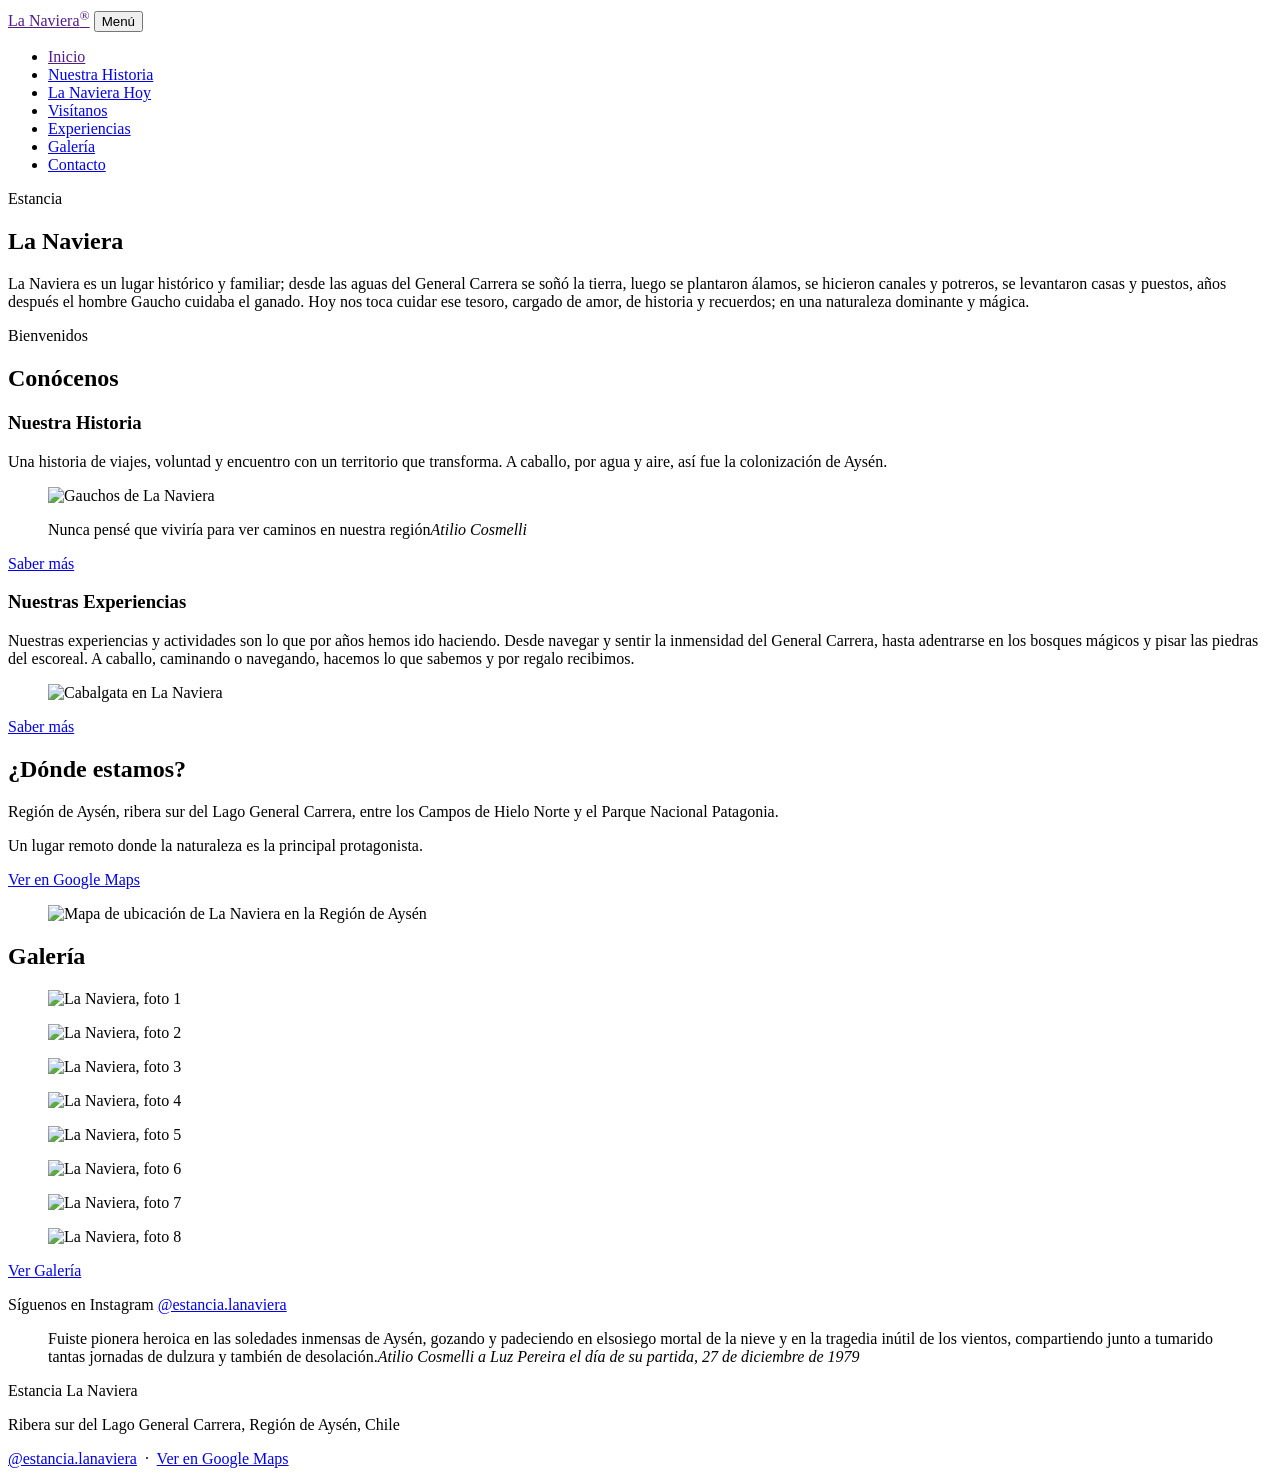
==== index.html @ 9d59e912 "Add files via upload" ====
<!doctype html>
<html lang="es">
<head>
<meta charset="utf-8">
<meta name="viewport" content="width=device-width, initial-scale=1">
<title>La Naviera | Estancia en el Lago General Carrera, Aysén</title>
<meta name="description" content="Estancia familiar e histórica en la ribera sur del Lago General Carrera, Región de Aysén. Cabalgatas, trekking, navegación y estadías a medida.">
<meta property="og:title" content="La Naviera | Estancia en el Lago General Carrera, Aysén">
<meta property="og:description" content="Estancia familiar e histórica en la ribera sur del Lago General Carrera, Región de Aysén. Cabalgatas, trekking, navegación y estadías a medida.">
<meta property="og:type" content="website">
<meta property="og:image" content="https://lanaviera.cl/images/inicio-hero.jpg">
<link rel="preconnect" href="https://fonts.googleapis.com">
<link rel="preconnect" href="https://fonts.gstatic.com" crossorigin>
<link href="https://fonts.googleapis.com/css2?family=Caudex:wght@400;700&family=Fraunces:opsz,wght@9..144,300;9..144,400;9..144,600&display=swap" rel="stylesheet">
<link rel="stylesheet" href="assets/site.css">
</head>
<body class="home">
<header class="site">
  <a class="brand" href="">La Naviera<sup>®</sup></a>
  <button class="menu-btn" aria-expanded="false" aria-controls="nav">Menú</button>
  <nav id="nav" aria-label="Principal"><ul><li><a href="" aria-current="page">Inicio</a></li><li><a href="nuestra-historia/">Nuestra Historia</a></li><li><a href="la-naviera-hoy/">La Naviera Hoy</a></li><li><a href="visitanos/">Visítanos</a></li><li><a href="experiencias/">Experiencias</a></li><li><a href="galeria/">Galería</a></li><li><a href="contacto/">Contacto</a></li></ul></nav>
</header>
<main>

<section class="hero">
  <div class="hero-inner">
    <p class="kicker">Estancia</p>
    <h1>La Naviera</h1>
    <p class="lede">La Naviera es un lugar histórico y familiar; desde las aguas del General Carrera se soñó la tierra, luego se plantaron álamos, se hicieron canales y potreros, se levantaron casas y puestos, años después el hombre Gaucho cuidaba el ganado. Hoy nos toca cuidar ese tesoro, cargado de amor, de historia y recuerdos; en una naturaleza dominante y mágica.</p>
    <p class="welcome">Bienvenidos</p>
  </div>
</section>

<section class="wrap split">
  <h2 class="section-title">Conócenos</h2>
  <article class="card">
    <h3>Nuestra Historia</h3>
    <p>Una historia de viajes, voluntad y encuentro con un territorio que transforma. A caballo, por agua y aire, así fue la colonización de Aysén.</p>
    <figure class="ph "><img src="images/inicio/historia.jpg" alt="Gauchos de La Naviera" loading="lazy"></figure>
    <blockquote class="pull">Nunca pensé que viviría para ver caminos en nuestra región<cite>Atilio Cosmelli</cite></blockquote>
    <a class="btn" href="nuestra-historia/">Saber más</a>
  </article>
  <article class="card">
    <h3>Nuestras Experiencias</h3>
    <p>Nuestras experiencias y actividades son lo que por años hemos ido haciendo. Desde navegar y sentir la inmensidad del General Carrera, hasta adentrarse en los bosques mágicos y pisar las piedras del escoreal. A caballo, caminando o navegando, hacemos lo que sabemos y por regalo recibimos.</p>
    <figure class="ph "><img src="images/cabalgata-8.jpg" alt="Cabalgata en La Naviera" loading="lazy"></figure>
    <a class="btn" href="experiencias/">Saber más</a>
  </article>
</section>

<section class="band">
  <div class="wrap narrow">
    <h2>¿Dónde estamos?</h2>
    <p>Región de Aysén, ribera sur del Lago General Carrera, entre los Campos de Hielo Norte y el Parque Nacional Patagonia.</p>
    <p>Un lugar remoto donde la naturaleza es la principal protagonista.</p>
    <a class="btn light" href="https://www.google.com/maps/place/Estancia+La+Naviera/@-46.8469447,-72.7045841,15z/data=!3m1!4b1!4m6!3m5!1s0xae4b30122d4ef925:0x370ae4fd4bd5f551!8m2!3d-46.8469448!4d-72.7045841!16s%2Fg%2F11vymwhdpd?entry=ttu&g_ep=EgoyMDI2MDMxOC4xIKXMDSoASAFQAw%3D%3D" rel="noopener">Ver en Google Maps</a>
    <figure class="map"><img src="images/inicio/mapa.jpg" alt="Mapa de ubicación de La Naviera en la Región de Aysén" loading="lazy"></figure>
  </div>
</section>

<section class="wrap">
  <h2 class="section-title">Galería</h2>
  <div class="strip"><figure class="ph "><img src="images/inicio/galeria-01.jpg" alt="La Naviera, foto 1" loading="lazy"></figure><figure class="ph "><img src="images/inicio/galeria-02.jpg" alt="La Naviera, foto 2" loading="lazy"></figure><figure class="ph "><img src="images/inicio/galeria-03.jpg" alt="La Naviera, foto 3" loading="lazy"></figure><figure class="ph "><img src="images/inicio/galeria-04.jpg" alt="La Naviera, foto 4" loading="lazy"></figure><figure class="ph "><img src="images/inicio/galeria-05.jpg" alt="La Naviera, foto 5" loading="lazy"></figure><figure class="ph "><img src="images/inicio/galeria-06.jpg" alt="La Naviera, foto 6" loading="lazy"></figure><figure class="ph "><img src="images/inicio/galeria-07.jpg" alt="La Naviera, foto 7" loading="lazy"></figure><figure class="ph "><img src="images/inicio/galeria-08.jpg" alt="La Naviera, foto 8" loading="lazy"></figure></div>
  <p class="center"><a class="btn" href="galeria/">Ver Galería</a></p>
  <p class="center ig">Síguenos en Instagram <a href="https://www.instagram.com/estancia.lanaviera/" rel="noopener">@estancia.lanaviera</a></p>
</section>

<section class="wrap narrow">
<blockquote class="poem"><span>Fuiste pionera heroica en las soledades inmensas de Aysén, gozando y padeciendo en el</span><span>sosiego mortal de la nieve y en la tragedia inútil de los vientos, compartiendo junto a tu</span><span>marido tantas jornadas de dulzura y también de desolación.</span><cite>Atilio Cosmelli a Luz Pereira el día de su partida, 27 de diciembre de 1979</cite></blockquote>
</section>

</main>
<footer class="site">
  <p class="foot-name">Estancia La Naviera</p>
  <p>Ribera sur del Lago General Carrera, Región de Aysén, Chile</p>
  <p><a href="https://www.instagram.com/estancia.lanaviera/" rel="noopener">@estancia.lanaviera</a> &nbsp;·&nbsp; <a href="https://www.google.com/maps/place/Estancia+La+Naviera/@-46.8469447,-72.7045841,15z/data=!3m1!4b1!4m6!3m5!1s0xae4b30122d4ef925:0x370ae4fd4bd5f551!8m2!3d-46.8469448!4d-72.7045841!16s%2Fg%2F11vymwhdpd?entry=ttu&g_ep=EgoyMDI2MDMxOC4xIKXMDSoASAFQAw%3D%3D" rel="noopener">Ver en Google Maps</a></p>
</footer>
<dialog id="lightbox"><button class="lb-close" aria-label="Cerrar">&times;</button><img alt=""></dialog>
<script src="assets/site.js"></script>
</body>
</html>
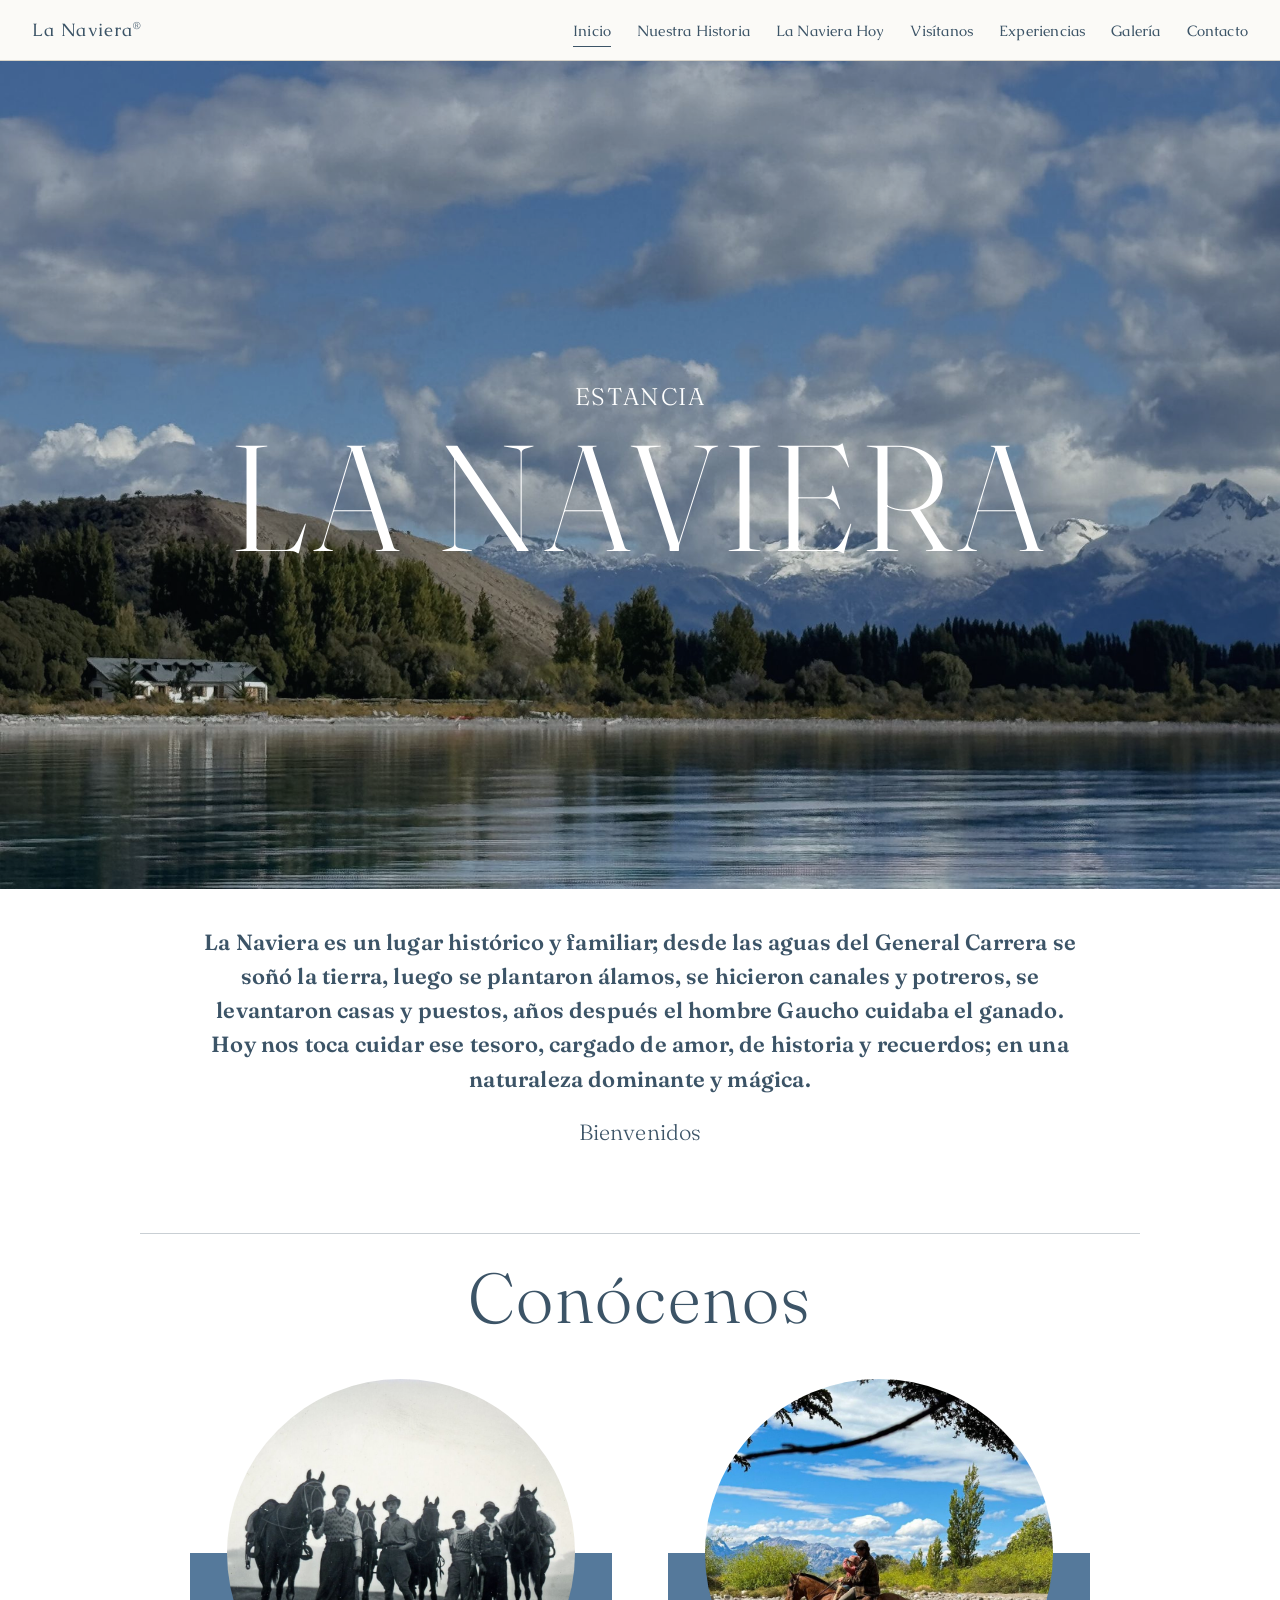
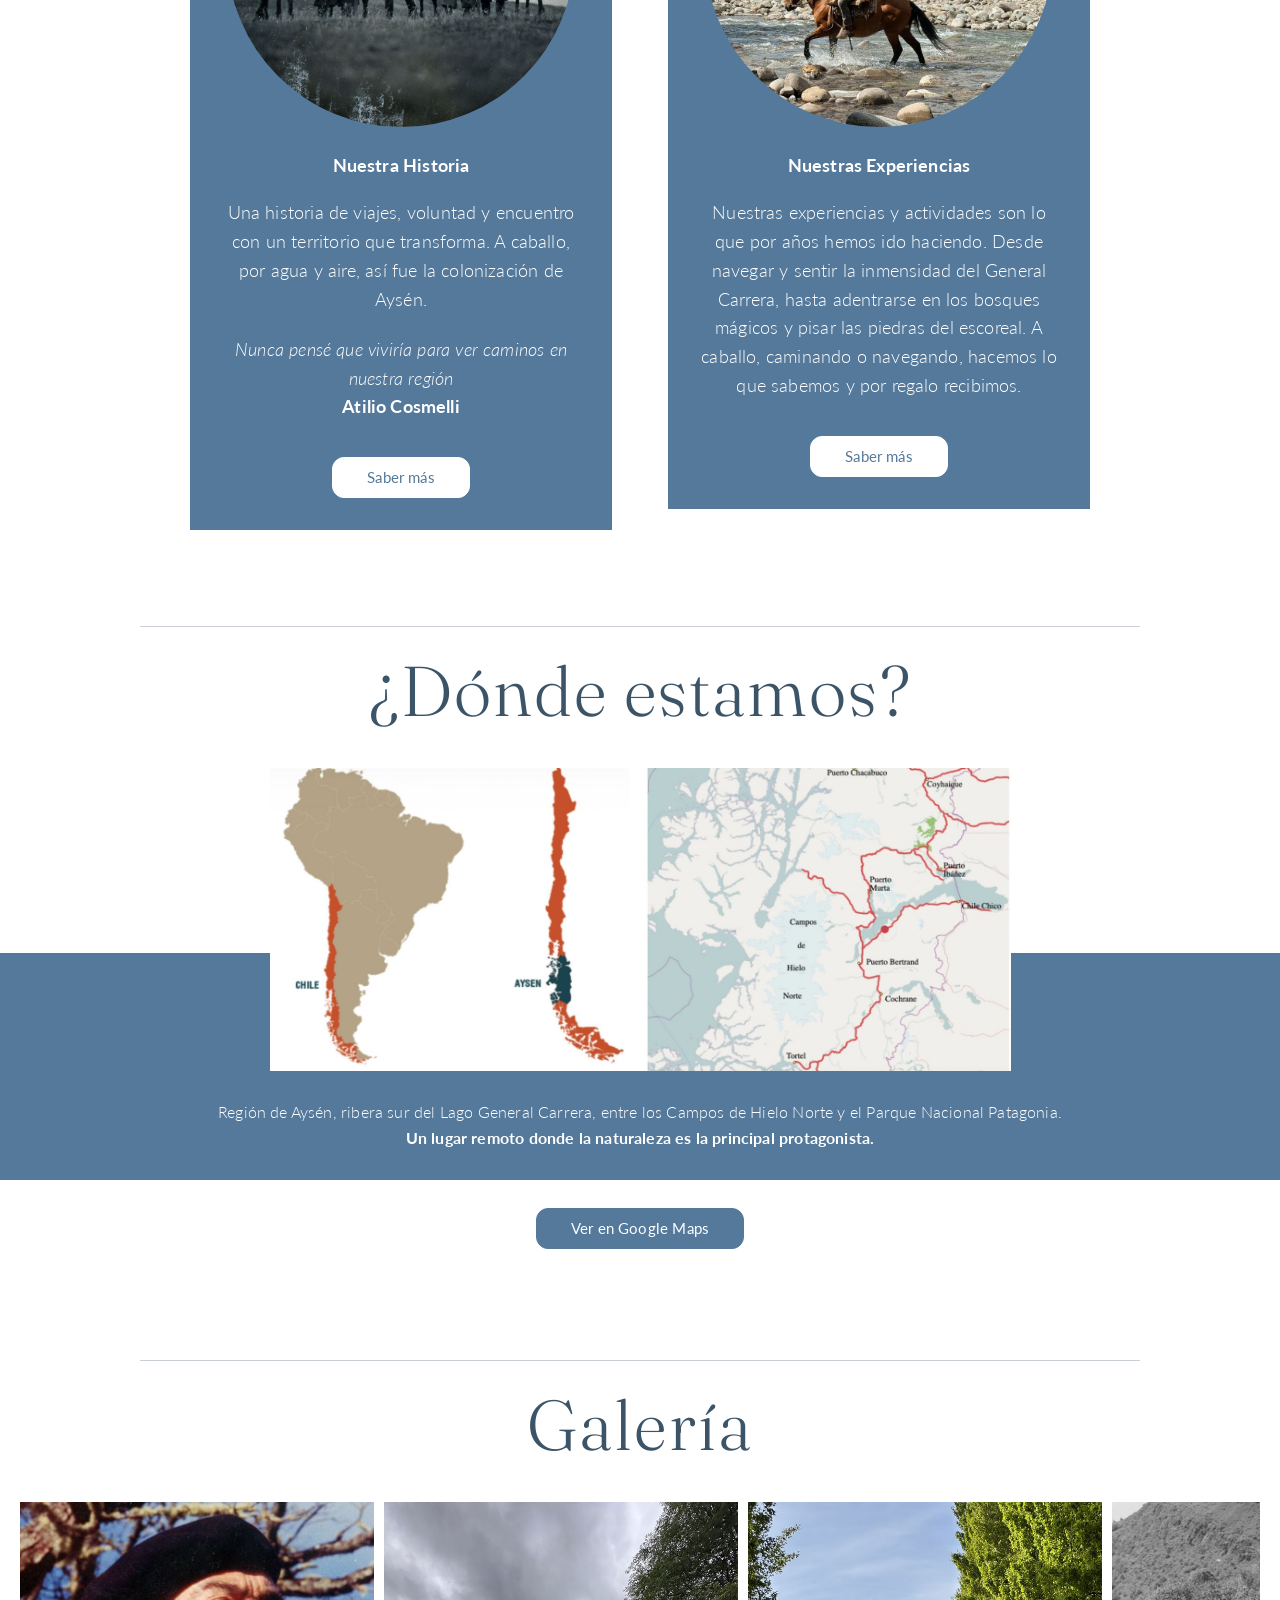
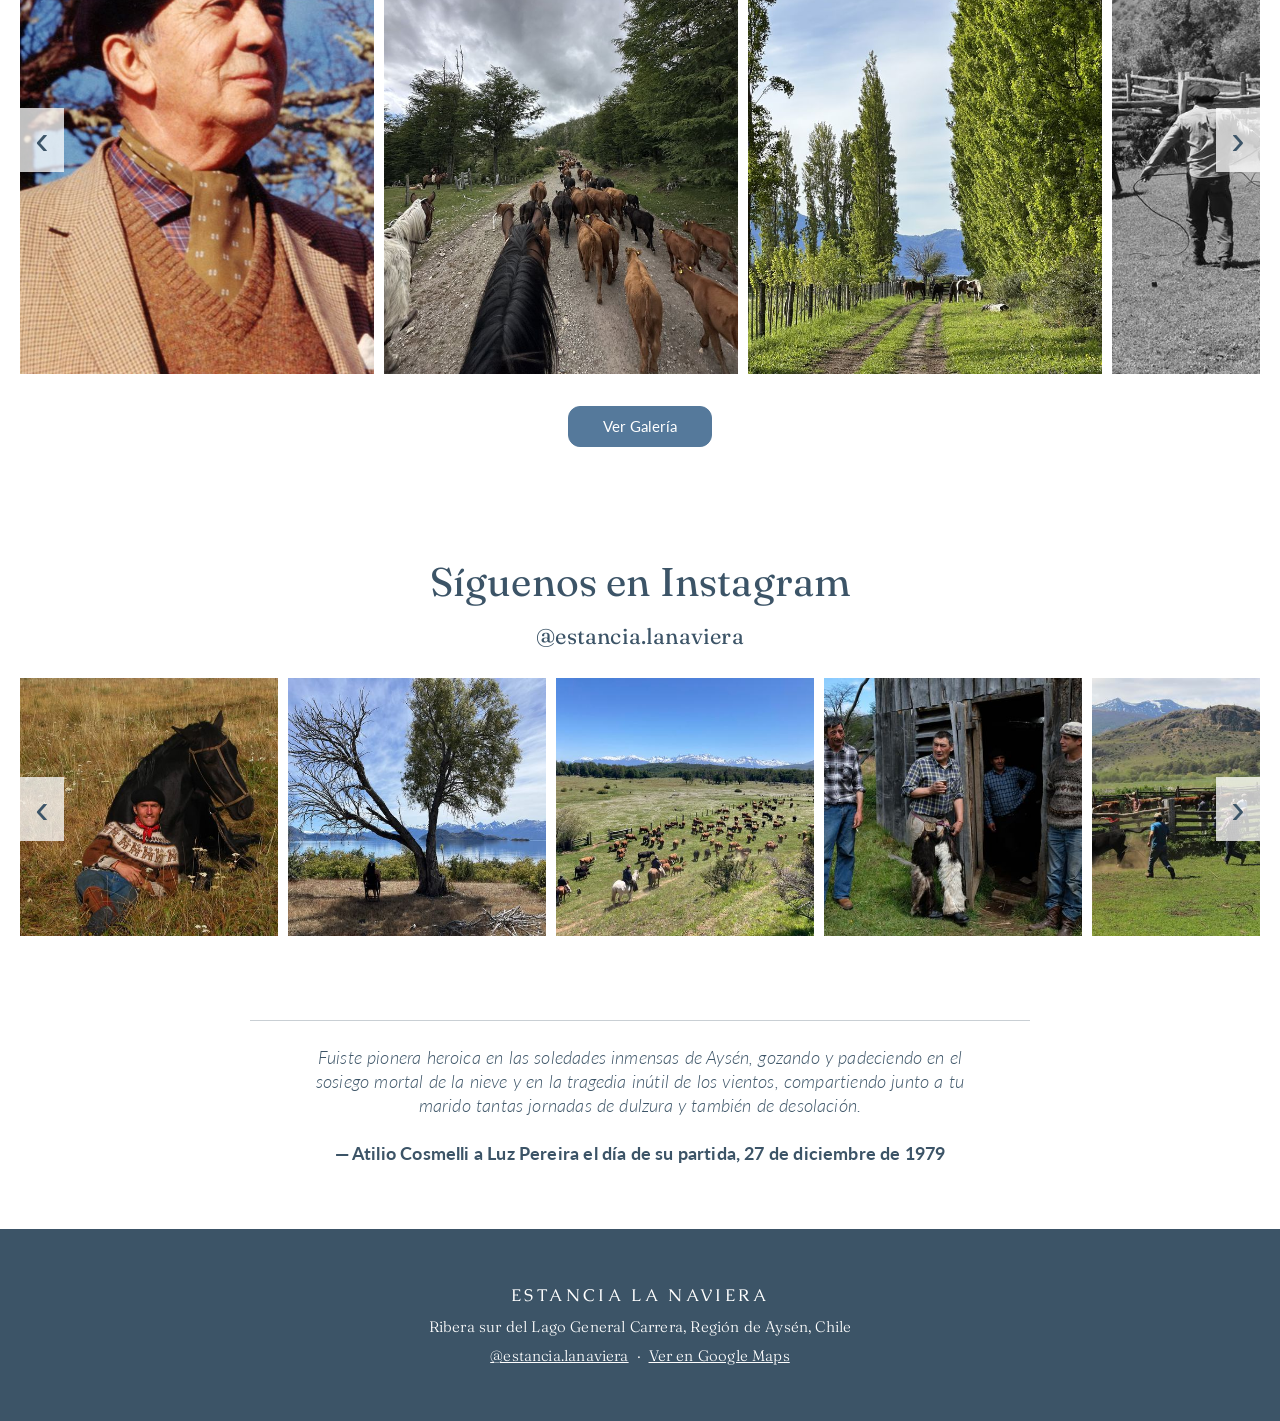
==== commit 4e04ea32: "Match Wix layout" ====
--- a/index.html
+++ b/index.html
@@ -11,10 +11,10 @@
 <meta property="og:image" content="https://lanaviera.cl/images/inicio-hero.jpg">
 <link rel="preconnect" href="https://fonts.googleapis.com">
 <link rel="preconnect" href="https://fonts.gstatic.com" crossorigin>
-<link href="https://fonts.googleapis.com/css2?family=Caudex:wght@400;700&family=Fraunces:opsz,wght@9..144,300;9..144,400;9..144,600&display=swap" rel="stylesheet">
+<link href="https://fonts.googleapis.com/css2?family=Caudex:wght@400;700&family=Forum&family=Fraunces:opsz,wght@9..144,300;9..144,400;9..144,600&family=Lato:ital,wght@0,300;0,400;0,700;1,300&display=swap" rel="stylesheet">
 <link rel="stylesheet" href="assets/site.css">
 </head>
-<body class="home">
+<body>
 <header class="site">
   <a class="brand" href="">La Naviera<sup>®</sup></a>
   <button class="menu-btn" aria-expanded="false" aria-controls="nav">Menú</button>
@@ -22,52 +22,58 @@
 </header>
 <main>
 
-<section class="hero">
-  <div class="hero-inner">
-    <p class="kicker">Estancia</p>
-    <h1>La Naviera</h1>
-    <p class="lede">La Naviera es un lugar histórico y familiar; desde las aguas del General Carrera se soñó la tierra, luego se plantaron álamos, se hicieron canales y potreros, se levantaron casas y puestos, años después el hombre Gaucho cuidaba el ganado. Hoy nos toca cuidar ese tesoro, cargado de amor, de historia y recuerdos; en una naturaleza dominante y mágica.</p>
-    <p class="welcome">Bienvenidos</p>
+<section class="w-hero home-hero"><img src="images/inicio-hero.jpg" alt="" fetchpriority="high"><div class="hero-text"><p class="hero-kicker">Estancia</p><h1>La Naviera</h1></div></section>
+<section class="w-intro">
+  <p class="strong">La Naviera es un lugar histórico y familiar; desde las aguas del General Carrera se soñó la tierra, luego se plantaron álamos, se hicieron canales y potreros, se levantaron casas y puestos, años después el hombre Gaucho cuidaba el ganado. Hoy nos toca cuidar ese tesoro, cargado de amor, de historia y recuerdos; en una naturaleza dominante y mágica.</p>
+  <p>Bienvenidos</p>
+</section>
+
+<section class="w-sec">
+  <hr class="rule">
+  <h2 class="display">Conócenos</h2>
+  <div class="cards">
+    <article class="card">
+      <img class="circle" src="images/inicio/historia.jpg" alt="Gauchos de La Naviera" loading="lazy">
+      <h3>Nuestra Historia</h3>
+      <p>Una historia de viajes, voluntad y encuentro con un territorio que transforma. A caballo, por agua y aire, así fue la colonización de Aysén.</p>
+      <p class="card-quote"><em>Nunca pensé que viviría para ver caminos en nuestra región</em><br><strong>Atilio Cosmelli</strong></p>
+      <a class="pill white" href="nuestra-historia/">Saber más</a>
+    </article>
+    <article class="card">
+      <img class="circle" src="images/cabalgata-8.jpg" alt="Cabalgata en La Naviera" loading="lazy">
+      <h3>Nuestras Experiencias</h3>
+      <p>Nuestras experiencias y actividades son lo que por años hemos ido haciendo. Desde navegar y sentir la inmensidad del General Carrera, hasta adentrarse en los bosques mágicos y pisar las piedras del escoreal. A caballo, caminando o navegando, hacemos lo que sabemos y por regalo recibimos.</p>
+      <a class="pill white" href="experiencias/">Saber más</a>
+    </article>
   </div>
 </section>
 
-<section class="wrap split">
-  <h2 class="section-title">Conócenos</h2>
-  <article class="card">
-    <h3>Nuestra Historia</h3>
-    <p>Una historia de viajes, voluntad y encuentro con un territorio que transforma. A caballo, por agua y aire, así fue la colonización de Aysén.</p>
-    <figure class="ph "><img src="images/inicio/historia.jpg" alt="Gauchos de La Naviera" loading="lazy"></figure>
-    <blockquote class="pull">Nunca pensé que viviría para ver caminos en nuestra región<cite>Atilio Cosmelli</cite></blockquote>
-    <a class="btn" href="nuestra-historia/">Saber más</a>
-  </article>
-  <article class="card">
-    <h3>Nuestras Experiencias</h3>
-    <p>Nuestras experiencias y actividades son lo que por años hemos ido haciendo. Desde navegar y sentir la inmensidad del General Carrera, hasta adentrarse en los bosques mágicos y pisar las piedras del escoreal. A caballo, caminando o navegando, hacemos lo que sabemos y por regalo recibimos.</p>
-    <figure class="ph "><img src="images/cabalgata-8.jpg" alt="Cabalgata en La Naviera" loading="lazy"></figure>
-    <a class="btn" href="experiencias/">Saber más</a>
-  </article>
+<section class="w-sec">
+  <hr class="rule">
+  <h2 class="display">¿Dónde estamos?</h2>
+  <div class="map-band">
+    <img class="map" src="images/inicio/mapa.jpg" alt="Mapa de ubicación de La Naviera en la Región de Aysén" loading="lazy">
+    <div class="band-text">
+      <p>Región de Aysén, ribera sur del Lago General Carrera, entre los Campos de Hielo Norte y el Parque Nacional Patagonia.</p>
+      <p><strong>Un lugar remoto donde la naturaleza es la principal protagonista.</strong></p>
+    </div>
+  </div>
+  <p class="center"><a class="pill blue" href="https://www.google.com/maps/place/Estancia+La+Naviera/@-46.8469447,-72.7045841,15z/data=!3m1!4b1!4m6!3m5!1s0xae4b30122d4ef925:0x370ae4fd4bd5f551!8m2!3d-46.8469448!4d-72.7045841!16s%2Fg%2F11vymwhdpd?entry=ttu&g_ep=EgoyMDI2MDMxOC4xIKXMDSoASAFQAw%3D%3D" rel="noopener">Ver en Google Maps</a></p>
 </section>
 
-<section class="band">
-  <div class="wrap narrow">
-    <h2>¿Dónde estamos?</h2>
-    <p>Región de Aysén, ribera sur del Lago General Carrera, entre los Campos de Hielo Norte y el Parque Nacional Patagonia.</p>
-    <p>Un lugar remoto donde la naturaleza es la principal protagonista.</p>
-    <a class="btn light" href="https://www.google.com/maps/place/Estancia+La+Naviera/@-46.8469447,-72.7045841,15z/data=!3m1!4b1!4m6!3m5!1s0xae4b30122d4ef925:0x370ae4fd4bd5f551!8m2!3d-46.8469448!4d-72.7045841!16s%2Fg%2F11vymwhdpd?entry=ttu&g_ep=EgoyMDI2MDMxOC4xIKXMDSoASAFQAw%3D%3D" rel="noopener">Ver en Google Maps</a>
-    <figure class="map"><img src="images/inicio/mapa.jpg" alt="Mapa de ubicación de La Naviera en la Región de Aysén" loading="lazy"></figure>
-  </div>
+<section class="w-sec">
+  <hr class="rule">
+  <h2 class="display">Galería</h2>
+  <div class="slider tall"><button class="sl-prev" aria-label="Anterior">&#8249;</button><div class="sl-track"><a class="slide" href="images/inicio/galeria-01.jpg"><img src="images/inicio/galeria-01.jpg" alt="La Naviera, foto 1" loading="lazy"></a><a class="slide" href="images/inicio/galeria-02.jpg"><img src="images/inicio/galeria-02.jpg" alt="La Naviera, foto 2" loading="lazy"></a><a class="slide" href="images/inicio/galeria-03.jpg"><img src="images/inicio/galeria-03.jpg" alt="La Naviera, foto 3" loading="lazy"></a><a class="slide" href="images/inicio/galeria-04.jpg"><img src="images/inicio/galeria-04.jpg" alt="La Naviera, foto 4" loading="lazy"></a><a class="slide" href="images/inicio/galeria-05.jpg"><img src="images/inicio/galeria-05.jpg" alt="La Naviera, foto 5" loading="lazy"></a><a class="slide" href="images/inicio/galeria-06.jpg"><img src="images/inicio/galeria-06.jpg" alt="La Naviera, foto 6" loading="lazy"></a><a class="slide" href="images/inicio/galeria-07.jpg"><img src="images/inicio/galeria-07.jpg" alt="La Naviera, foto 7" loading="lazy"></a><a class="slide" href="images/inicio/galeria-08.jpg"><img src="images/inicio/galeria-08.jpg" alt="La Naviera, foto 8" loading="lazy"></a></div><button class="sl-next" aria-label="Siguiente">&#8250;</button></div>
+  <p class="center"><a class="pill blue" href="galeria/">Ver Galería</a></p>
 </section>
 
-<section class="wrap">
-  <h2 class="section-title">Galería</h2>
-  <div class="strip"><figure class="ph "><img src="images/inicio/galeria-01.jpg" alt="La Naviera, foto 1" loading="lazy"></figure><figure class="ph "><img src="images/inicio/galeria-02.jpg" alt="La Naviera, foto 2" loading="lazy"></figure><figure class="ph "><img src="images/inicio/galeria-03.jpg" alt="La Naviera, foto 3" loading="lazy"></figure><figure class="ph "><img src="images/inicio/galeria-04.jpg" alt="La Naviera, foto 4" loading="lazy"></figure><figure class="ph "><img src="images/inicio/galeria-05.jpg" alt="La Naviera, foto 5" loading="lazy"></figure><figure class="ph "><img src="images/inicio/galeria-06.jpg" alt="La Naviera, foto 6" loading="lazy"></figure><figure class="ph "><img src="images/inicio/galeria-07.jpg" alt="La Naviera, foto 7" loading="lazy"></figure><figure class="ph "><img src="images/inicio/galeria-08.jpg" alt="La Naviera, foto 8" loading="lazy"></figure></div>
-  <p class="center"><a class="btn" href="galeria/">Ver Galería</a></p>
-  <p class="center ig">Síguenos en Instagram <a href="https://www.instagram.com/estancia.lanaviera/" rel="noopener">@estancia.lanaviera</a></p>
+<section class="w-sec">
+  <h3 class="ig-title">Síguenos en Instagram<br><a href="https://www.instagram.com/estancia.lanaviera/" rel="noopener">@estancia.lanaviera</a></h3>
+  <div class="slider ig"><button class="sl-prev" aria-label="Anterior">&#8249;</button><div class="sl-track"><a class="slide" href="https://www.instagram.com/estancia.lanaviera/" rel="noopener" data-external><img src="images/galeria/actual/03-t.jpg" alt="Publicación de @estancia.lanaviera" loading="lazy"></a><a class="slide" href="https://www.instagram.com/estancia.lanaviera/" rel="noopener" data-external><img src="images/galeria/actual/06-t.jpg" alt="Publicación de @estancia.lanaviera" loading="lazy"></a><a class="slide" href="https://www.instagram.com/estancia.lanaviera/" rel="noopener" data-external><img src="images/galeria/actual/08-t.jpg" alt="Publicación de @estancia.lanaviera" loading="lazy"></a><a class="slide" href="https://www.instagram.com/estancia.lanaviera/" rel="noopener" data-external><img src="images/galeria/actual/12-t.jpg" alt="Publicación de @estancia.lanaviera" loading="lazy"></a><a class="slide" href="https://www.instagram.com/estancia.lanaviera/" rel="noopener" data-external><img src="images/galeria/actual/15-t.jpg" alt="Publicación de @estancia.lanaviera" loading="lazy"></a><a class="slide" href="https://www.instagram.com/estancia.lanaviera/" rel="noopener" data-external><img src="images/galeria/actual/17-t.jpg" alt="Publicación de @estancia.lanaviera" loading="lazy"></a><a class="slide" href="https://www.instagram.com/estancia.lanaviera/" rel="noopener" data-external><img src="images/galeria/actual/20-t.jpg" alt="Publicación de @estancia.lanaviera" loading="lazy"></a><a class="slide" href="https://www.instagram.com/estancia.lanaviera/" rel="noopener" data-external><img src="images/galeria/actual/23-t.jpg" alt="Publicación de @estancia.lanaviera" loading="lazy"></a></div><button class="sl-next" aria-label="Siguiente">&#8250;</button></div>
 </section>
 
-<section class="wrap narrow">
-<blockquote class="poem"><span>Fuiste pionera heroica en las soledades inmensas de Aysén, gozando y padeciendo en el</span><span>sosiego mortal de la nieve y en la tragedia inútil de los vientos, compartiendo junto a tu</span><span>marido tantas jornadas de dulzura y también de desolación.</span><cite>Atilio Cosmelli a Luz Pereira el día de su partida, 27 de diciembre de 1979</cite></blockquote>
-</section>
+<section class="w-quote"><hr class="rule"><blockquote><span>Fuiste pionera heroica en las soledades inmensas de Aysén, gozando y padeciendo en el</span><span>sosiego mortal de la nieve y en la tragedia inútil de los vientos, compartiendo junto a tu</span><span>marido tantas jornadas de dulzura y también de desolación.</span><cite>Atilio Cosmelli a Luz Pereira el día de su partida, 27 de diciembre de 1979</cite></blockquote></section>
 
 </main>
 <footer class="site">
--- a/assets/site.css
+++ b/assets/site.css
@@ -0,0 +1,225 @@
+:root{--ink:#3c5467;--band:#4f7098;--paper:#fbfaf7;--rule:#d9d4c9;--soft:#dcd7cc;
+  --blue:#55799b;--blue-light:#85a1b9;--blue-dark:#4a6b7e;--cream:#f9faf3;--slate:#3c5467}
+*{box-sizing:border-box}
+html{scroll-behavior:smooth}
+body{margin:0;background:#fff;color:var(--ink);font-family:"Fraunces",Georgia,serif;font-weight:300;font-size:1.125rem;line-height:1.75;letter-spacing:.01em}
+img{max-width:100%;height:auto;display:block;color:transparent}
+a{color:inherit}
+
+/* ---------- header (unchanged) ---------- */
+header.site{position:sticky;top:0;z-index:20;display:flex;align-items:center;justify-content:space-between;gap:24px;padding:14px 32px;background:rgba(251,250,247,.96);border-bottom:1px solid var(--rule)}
+.brand{font-family:"Caudex",serif;font-size:1.15rem;text-decoration:none;letter-spacing:.06em;white-space:nowrap}
+.brand sup{font-size:.55em}
+header nav ul{display:flex;gap:26px;list-style:none;margin:0;padding:0}
+header nav a{font-family:"Caudex",serif;font-size:.95rem;text-decoration:none;padding:6px 0;border-bottom:1px solid transparent}
+header nav a:hover,header nav a[aria-current]{border-bottom-color:var(--ink)}
+.menu-btn{display:none;font:inherit;font-family:"Caudex",serif;background:none;border:1px solid var(--ink);color:var(--ink);padding:6px 14px;cursor:pointer}
+
+/* ---------- footer (unchanged) ---------- */
+footer.site{background:var(--ink);color:#fff;text-align:center;padding:48px 24px;font-size:.95rem}
+footer.site p{margin:.2em 0}
+.foot-name{font-family:"Caudex",serif;letter-spacing:.2em;text-transform:uppercase;font-size:1.05rem}
+
+/* ---------- lightbox ---------- */
+dialog#lightbox{border:0;padding:0;background:transparent;max-width:94vw;max-height:94vh}
+dialog#lightbox::backdrop{background:rgba(20,28,36,.9)}
+dialog#lightbox img{max-height:90vh;width:auto;margin:auto}
+.lb-close{position:absolute;top:0;right:0;font-size:2rem;line-height:1;background:rgba(0,0,0,.5);color:#fff;border:0;padding:6px 14px;cursor:pointer}
+
+/* ================= page body (follows the Wix layout) ================= */
+main{font-family:"Lato",Helvetica,Arial,sans-serif;font-weight:300;font-size:17px;line-height:1.6;color:var(--slate);overflow-x:hidden}
+main p{margin:0 0 .9em}
+main strong{font-weight:700}
+.center{text-align:center}
+.rule{border:0;border-top:1px solid #c9cfd4;max-width:1000px;margin:0 auto 24px}
+.display{font-family:"Fraunces",Georgia,serif;font-weight:300;font-size:clamp(2.4rem,6vw,4.4rem);letter-spacing:.03em;line-height:1.15;text-align:center;margin:0 0 .5em;color:var(--slate)}
+.display.md{font-size:clamp(1.9rem,4vw,2.5rem)}
+.display.sm{font-size:clamp(2rem,4.5vw,3.1rem)}
+.w-sec{padding:40px 20px 56px}
+.w-sec.flush{padding:10px 0 40px}
+
+/* buttons */
+.pill{display:inline-block;font-family:"Lato",sans-serif;font-weight:400;font-size:15px;text-decoration:none;padding:9px 34px;border-radius:12px;border:1px solid var(--blue);line-height:1.4;cursor:pointer;transition:opacity .2s}
+.pill:hover{opacity:.85}
+.pill.white{background:#fff;color:var(--blue);border-color:#fff}
+.pill.blue{background:var(--blue);color:#fff}
+.pill.light{background:var(--blue-light);border-color:var(--blue-light);color:#fff}
+.pill.outline{background:transparent;color:#fff;border-color:#fff}
+.pill.dark{background:var(--blue-dark);border-color:var(--blue-dark);color:#fff;border-radius:100px;padding:10px 64px}
+.w-sec .center{margin-top:28px}
+
+/* hero */
+.w-hero{position:relative;height:min(78vh,760px);min-height:380px;background:var(--slate);overflow:hidden}
+.w-hero img{width:100%;height:100%;object-fit:cover}
+.w-hero::after{content:"";position:absolute;inset:0;background:rgba(20,30,40,.18)}
+.hero-text{position:absolute;inset:0;z-index:1;display:flex;flex-direction:column;align-items:center;justify-content:center;color:#fff;text-align:center;padding:0 16px}
+.hero-text h1{font-family:"Fraunces",Georgia,serif;font-weight:300;font-size:clamp(2.6rem,8vw,6rem);letter-spacing:.04em;text-transform:uppercase;line-height:1;margin:0}
+.home-hero{height:min(92vh,940px)}
+.home-hero .hero-text h1{font-size:clamp(3.2rem,12vw,9.4rem)}
+.hero-kicker{font-family:"Fraunces",Georgia,serif;font-size:clamp(1rem,2vw,1.5rem);letter-spacing:.06em;text-transform:uppercase;margin:0 0 .2em}
+.forum .hero-text h1{font-family:"Forum",Georgia,serif;font-size:clamp(2.4rem,6vw,3.6rem)}
+.spaced .hero-text h1,h1.spaced{letter-spacing:.45em}
+
+/* intro under hero */
+.w-intro{max-width:930px;margin:0 auto;padding:36px 20px 24px;text-align:center;font-family:"Fraunces",Georgia,serif;font-size:clamp(1.1rem,2.2vw,1.375rem);line-height:1.55}
+.w-intro .strong,.w-title .strong{font-weight:600}
+.w-intro.lines{font-family:"Lato",sans-serif;font-weight:300;font-size:clamp(1.05rem,2vw,1.25rem)}
+.w-title{max-width:930px;margin:0 auto;padding:40px 20px 24px;text-align:center}
+.w-title h1.spaced{font-family:"Fraunces",Georgia,serif;font-weight:400;font-size:clamp(1.8rem,5vw,3.5rem);text-transform:uppercase;margin:0 0 .3em}
+.w-title p{font-size:clamp(1rem,2vw,1.25rem)}
+.w-title .strong{font-family:"Fraunces",Georgia,serif;font-size:clamp(1.1rem,2.2vw,1.375rem)}
+
+/* home: cards */
+.cards{display:grid;grid-template-columns:1fr 1fr;gap:56px;max-width:900px;margin:40px auto 0;align-items:start}
+.card{background:var(--blue);color:#fff;text-align:center;padding:0 28px 32px;margin-top:174px;font-size:18px}
+.card .circle{width:348px;max-width:100%;aspect-ratio:1;object-fit:cover;border-radius:50%;margin:-174px auto 24px}
+.card h3{font-family:"Lato",sans-serif;font-weight:700;font-size:18px;margin:0 0 1em}
+.card-quote{margin-top:1.2em}
+.card .pill{margin-top:20px}
+
+/* home: map band */
+.map-band{position:relative;max-width:1100px;margin:32px auto 0}
+.map-band .map{position:relative;z-index:1;width:741px;max-width:calc(100% - 40px);margin:0 auto}
+.map-band::before{content:"";position:absolute;left:50%;transform:translateX(-50%);width:100vw;top:45%;bottom:0;background:var(--blue)}
+.band-text{position:relative;z-index:1;color:#fff;text-align:center;padding:28px 20px 30px;font-size:16px}
+.band-text p{margin:0}
+
+/* sliders */
+.slider{position:relative;margin:24px 0 0}
+.sl-track{display:flex;gap:10px;overflow-x:auto;scroll-snap-type:x mandatory;scroll-behavior:smooth;scrollbar-width:none;padding:0 0 4px}
+.sl-track::-webkit-scrollbar{display:none}
+.slide{flex:0 0 auto;scroll-snap-align:start;display:block;background:var(--soft)}
+.slide img{height:100%;width:100%;object-fit:cover}
+.slider.tall .slide{width:354px;height:472px}
+.slider.wide .slide{height:464px}
+.slider.wide .slide img{width:auto;height:464px;object-fit:cover}
+.slider.ig .slide{width:258px;height:258px}
+.sl-prev,.sl-next{position:absolute;top:50%;transform:translateY(-50%);z-index:2;width:44px;height:64px;border:0;background:rgba(255,255,255,.75);color:var(--slate);font-size:40px;line-height:1;cursor:pointer}
+.sl-prev{left:0}.sl-next{right:0}
+.sl-prev:hover,.sl-next:hover{background:#fff}
+.ig-title{font-family:"Fraunces",Georgia,serif;font-weight:400;font-size:clamp(1.6rem,3.5vw,2.5rem);text-align:center;line-height:1.2;margin:0 0 8px}
+.ig-title a{font-size:.55em;text-decoration:none}
+
+/* quotes */
+.w-quote{max-width:820px;margin:0 auto;padding:24px 20px 64px;text-align:center}
+.w-quote blockquote{margin:24px 0 0;font-style:italic;font-size:18px;line-height:1.35}
+.w-quote blockquote span{display:block}
+.w-quote .gap{height:1.35em}
+.w-quote cite{display:block;font-style:normal;font-weight:700;margin-top:1.3em}
+.w-quote cite::before{content:"— "}
+.w-quote.poem blockquote{font-size:16px}
+
+/* historia zigzag */
+.zigzag{max-width:1100px;margin:40px auto 0}
+.zz{display:grid;grid-template-columns:1fr 1fr;gap:2px;margin-bottom:2px}
+.zz figure{margin:0;background:#d9e1d3;min-height:480px}
+.zz figure img{width:100%;height:100%;object-fit:cover}
+.zz.contain figure{background:#fff}
+.zz.contain figure img{object-fit:contain;padding:12px}
+.zz-text{background:var(--cream);color:var(--blue);padding:56px 40px;display:flex;flex-direction:column;justify-content:center;text-align:justify;hyphens:auto}
+.zz-text strong{color:var(--slate)}
+.zz.img-right figure{order:2}
+.book-band{display:grid;grid-template-columns:342px 1fr;gap:48px;align-items:center;background:var(--blue);padding:30px max(20px,calc((100vw - 900px)/2));margin-top:8px}
+.book-band img{box-shadow:0 6px 24px rgba(0,0,0,.25)}
+.book-band .band-text{text-align:center;padding:0}
+.book-band .band-text p{margin:0 0 .9em}
+
+/* hoy */
+.icons{position:relative;max-width:900px;margin:0 auto 40px;padding:0 20px}
+.icons a{position:absolute;width:22%;height:26%;transform:translate(-50%,-50%);border-radius:50%}
+.icons a:focus-visible{outline:2px solid var(--blue)}
+.bands{padding:20px 0 30px}
+.band-row{position:relative;display:grid;grid-template-columns:1fr 1fr;align-items:center;max-width:1200px;margin:0 auto 96px;padding:0}
+.band-row::before{content:"";position:absolute;left:50%;transform:translateX(-50%);width:100vw;top:32px;bottom:32px;background:var(--blue);z-index:0}
+.band-row figure{position:relative;z-index:1;margin:0}
+.band-row figure img{width:100%;aspect-ratio:4/3;object-fit:cover}
+.band-copy{position:relative;z-index:1;color:#fff;padding:40px 48px;text-align:justify}
+.band-copy h3{font-family:"Lato",sans-serif;font-weight:700;font-size:17px;text-align:center;margin:0 0 1.2em}
+.band-copy p{margin:0 0 .4em}
+.band-copy .pill{display:table;margin:22px auto 0}
+.band-row.img-right figure{order:2}
+
+/* visitanos */
+.lodges{display:grid;grid-template-columns:1fr 1fr;gap:48px;max-width:1300px;margin:40px auto 0;padding:0 20px}
+.show{position:relative;background:#2f2e2e;aspect-ratio:6/5}
+.show-frame{position:absolute;inset:0}
+.show-frame img{position:absolute;inset:0;width:100%;height:100%;object-fit:contain;opacity:0;transition:opacity .4s;cursor:zoom-in}
+.show-frame img.on{opacity:1}
+.sh-prev,.sh-next{position:absolute;top:50%;transform:translateY(-50%);border:0;background:transparent;color:#fff;font-size:48px;width:52px;height:80px;cursor:pointer;opacity:.8}
+.sh-prev{left:0}.sh-next{right:0}
+.sh-prev:hover,.sh-next:hover{opacity:1}
+.sh-count{position:absolute;right:14px;bottom:10px;color:#fff;font-size:14px;letter-spacing:.05em}
+.lodge-cap{background:#fff;text-align:center;padding:16px 24px 8px}
+.lodge-cap h3{font-family:"Fraunces",Georgia,serif;font-weight:400;font-size:clamp(1.6rem,3vw,2.2rem);margin:0 0 .3em}
+.lodge-cap p{font-size:16px}
+.packages{padding-top:48px}
+.packages ul{list-style:none;padding:0;margin:32px auto 0;max-width:700px}
+.packages li{margin:0 0 40px;text-align:center}
+.pill.wide{display:block;width:100%;padding:10px 20px}
+.packages .en{display:inline-block;margin-top:8px;font-size:13px;letter-spacing:.12em;text-transform:uppercase;color:var(--blue)}
+
+/* experiencias */
+.group-intro{text-align:center;font-size:18px;margin:0 auto 40px;max-width:850px}
+.xp-grid{display:flex;flex-wrap:wrap;justify-content:center;gap:56px 50px;max-width:1000px;margin:0 auto}
+.xp{width:290px;text-align:center}
+.xp img{width:280px;height:277px;object-fit:cover;margin:0 auto 24px}
+.xp h3{font-family:"Fraunces",Georgia,serif;font-weight:400;font-size:20px;line-height:1.4;margin:0 0 .6em}
+.xp .dur{font-family:"Fraunces",Georgia,serif;font-weight:600;font-size:12px;letter-spacing:.06em;text-transform:uppercase;margin:0 0 .9em}
+.xp p{font-size:14px;line-height:1.75}
+.note{max-width:820px;margin:56px auto 0;text-align:center;font-size:18px}
+
+/* galeria */
+.archive-band{background:var(--blue);padding:44px 0 60px;margin:20px 0 40px}
+.archive-band h2{font-family:"Fraunces",Georgia,serif;font-weight:400;font-size:clamp(2rem,4vw,2.75rem);color:#fff;text-align:center;margin:0 0 12px}
+.archive-band .slider.tall .slide{width:322px;height:589px}
+
+/* contacto */
+.contact-bg{position:relative;padding:78px 20px 88px;overflow:hidden}
+.contact-bg .bg{position:absolute;inset:0;width:100%;height:100%;object-fit:cover}
+.contact{position:relative;z-index:1;max-width:740px;margin:0 auto;background:rgba(255,255,255,.69);padding:24px 24px 32px;display:grid;gap:14px}
+.contact h2{font-family:"Forum",Georgia,serif;font-weight:400;font-size:30px;margin:0 0 6px}
+.contact .row{display:grid;grid-template-columns:1fr 1fr;gap:36px}
+.contact label{display:grid;gap:6px;font-family:"Lato",sans-serif;font-weight:400;font-size:15px;color:#000}
+.contact input,.contact textarea{font:inherit;font-size:16px;color:#000;padding:8px 12px;border:0;border-radius:10px;background:rgba(255,255,255,.8)}
+.contact input:focus,.contact textarea:focus{outline:2px solid var(--blue-dark)}
+.contact .pill{justify-self:start;margin-top:10px}
+.hp{position:absolute;left:-9999px}
+
+/* ---------- responsive ---------- */
+@media (max-width:900px){
+  header.site{padding:12px 20px;flex-wrap:wrap}
+  .menu-btn{display:block}
+  header nav{display:none;width:100%}
+  header nav.open{display:block}
+  header nav ul{flex-direction:column;gap:2px;padding:10px 0}
+  header nav a{display:block;padding:10px 0}
+  .cards,.lodges{grid-template-columns:1fr}
+  .cards{gap:36px;max-width:420px}
+  .zz,.band-row{grid-template-columns:1fr}
+  .zz.img-right figure,.band-row.img-right figure{order:0}
+  .zz figure{min-height:0}
+  .zz figure img{aspect-ratio:4/3;height:auto}
+  .zz-text{padding:32px 22px}
+  .band-row{margin-bottom:40px}
+  .band-row::before{top:0;bottom:0}
+  .band-copy{padding:28px 22px 36px}
+  .book-band{grid-template-columns:1fr;justify-items:center;padding:36px 20px}
+  .book-band img{max-width:240px}
+  .w-intro br,.w-title br,.group-intro br{display:none}
+  .slider.tall .slide{width:72vw;height:96vw;max-height:472px;max-width:354px}
+  .archive-band .slider.tall .slide{width:66vw;height:120vw;max-width:322px;max-height:589px}
+  .slider.wide .slide,.slider.wide .slide img{height:320px}
+}
+@media (max-width:560px){
+  main{font-size:16px}
+  .card{padding:0 20px 28px;margin-top:130px}
+  .card .circle{width:260px;margin-top:-130px}
+  .contact .row{grid-template-columns:1fr;gap:14px}
+  .xp{width:100%}
+  .xp img{width:100%;height:auto;aspect-ratio:1}
+  .slider.ig .slide{width:44vw;height:44vw}
+  .sl-prev,.sl-next{width:34px;height:52px;font-size:32px}
+  .w-hero{height:62vh}
+  .home-hero{height:80vh}
+}
+@media (prefers-reduced-motion:reduce){html{scroll-behavior:auto}.sl-track{scroll-behavior:auto}}
